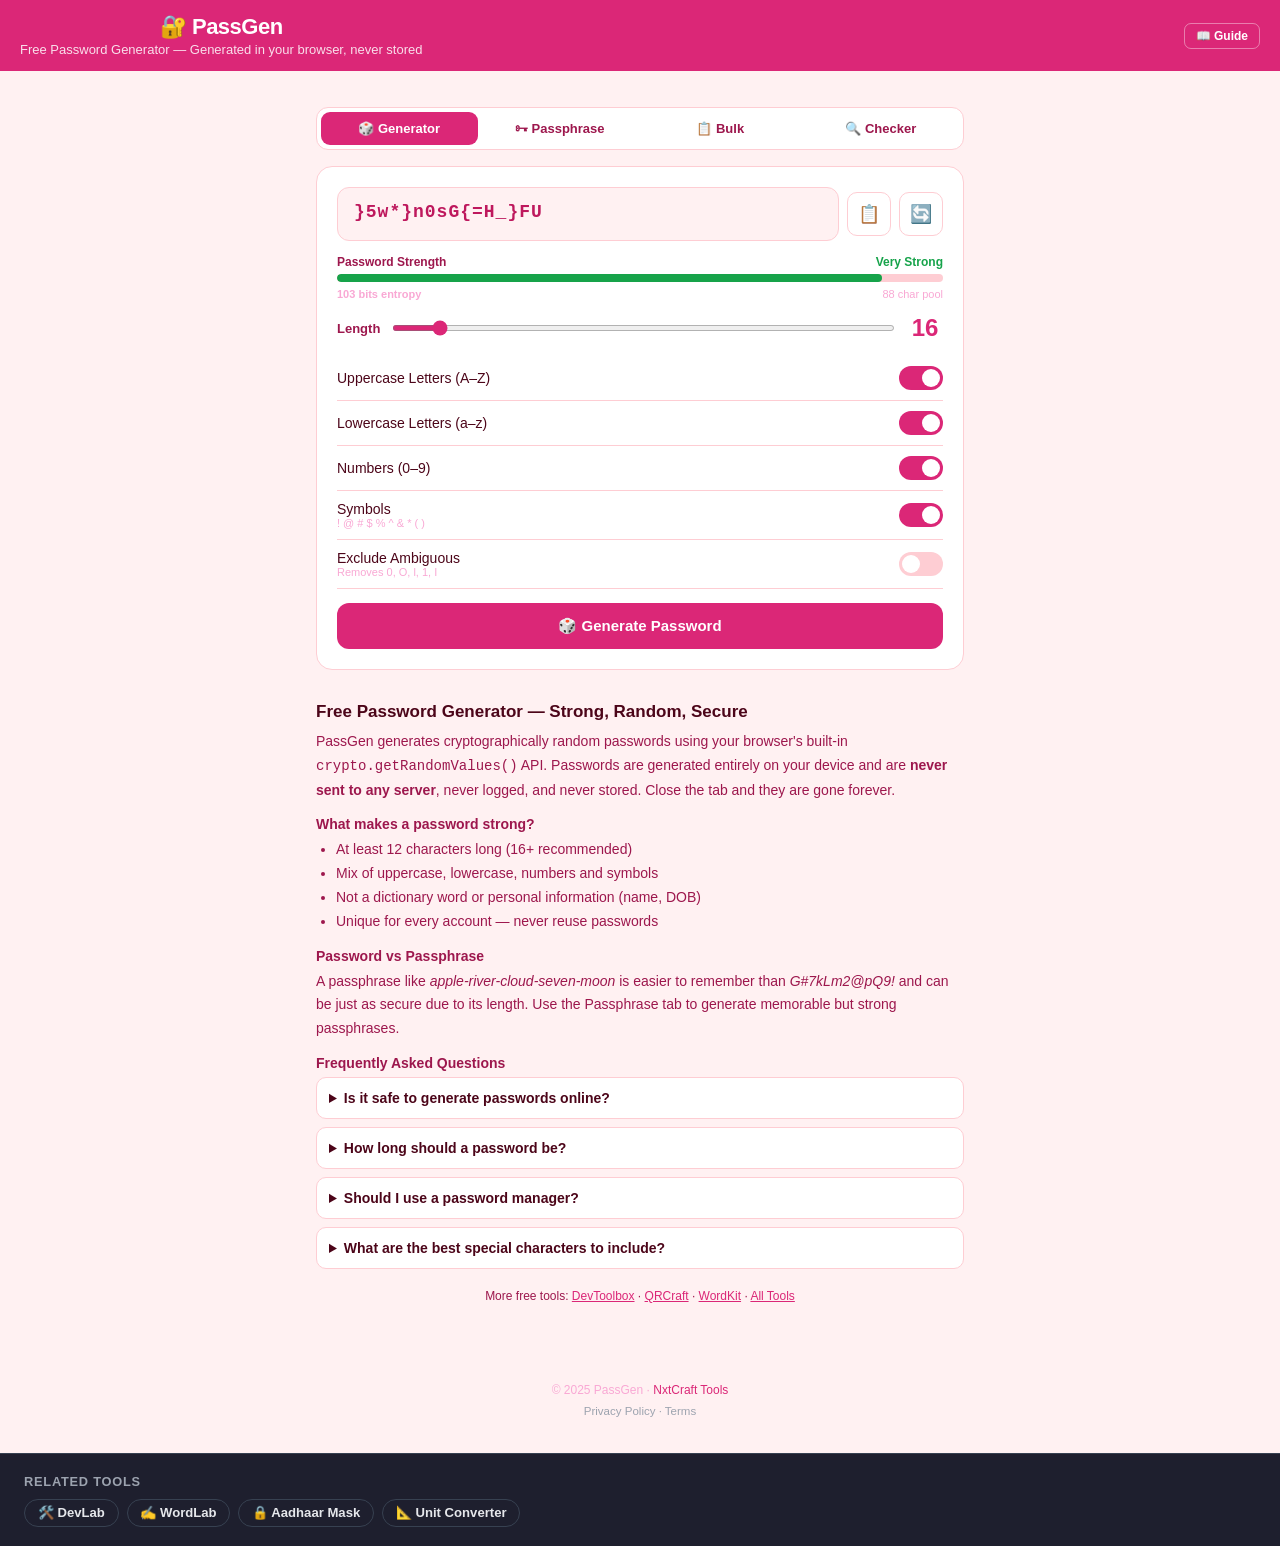
==== index.html @ 735c10e7 "fix: correct canonical and og:url from passkit.in to nxtcraft.github.io/passgen Co-Authored-By: Clau" ====
<!DOCTYPE html>
<html lang="en">
<head>
<script async src="https://www.googletagmanager.com/gtag/js?id=G-R9EW10BJGW"></script>
<script>window.dataLayer=window.dataLayer||[];function gtag(){dataLayer.push(arguments);}gtag('js',new Date());gtag('config','G-R9EW10BJGW');</script>
<meta charset="UTF-8">
<link rel="manifest" href="/passkit/manifest.json">
<meta name="theme-color" content="#64748b">
<meta name="mobile-web-app-capable" content="yes">
<meta name="viewport" content="width=device-width, initial-scale=1.0">
<title>PassGen – Free Strong Password Generator | No Storage, 100% Secure</title>
<meta name="description" content="Free strong password generator. Generate random passwords, passphrases and bulk passwords. Password strength checker. Generated in your browser — never stored, never sent.">
<meta name="keywords" content="strong password generator, random password generator, secure password generator free, password strength checker, passphrase generator, bulk password generator">
<link rel="canonical" href="https://nxtcraft.github.io/passgen/">
<meta property="og:title" content="PassGen – Free Strong Password Generator">
<meta property="og:description" content="Generate strong random passwords, passphrases and bulk passwords. Strength checker included. 100% browser-based, never stored.">
<meta property="og:type" content="website">
<meta property="og:url" content="https://nxtcraft.github.io/passgen/">
  <meta property="og:image" content="https://nxtcraft.github.io/og-image.png">
<meta name="twitter:card" content="summary_large_image">
<meta name="twitter:title" content="PassGen – Free Strong Password Generator">
<meta name="twitter:description" content="Random password generator with strength checker. Browser-based, never stored. Free.">
<link rel="stylesheet" href="css/main.css">
<script type="application/ld+json">
{
  "@context": "https://schema.org",
  "@type": "WebApplication",
  "name": "PassGen",
  "url": "https://nxtcraft.github.io/passgen/",
  "description": "Free strong password generator and strength checker. Passwords generated in browser, never stored.",
  "applicationCategory": "SecurityApplication",
  "operatingSystem": "Any (browser-based)",
  "offers": { "@type": "Offer", "price": "0", "priceCurrency": "INR" },
  "featureList": ["Random password generator","Passphrase generator","Bulk password generator","Password strength checker","Custom length up to 128 chars","Uppercase, lowercase, numbers, symbols","100% browser-based","Never stored or transmitted"]
}
</script>
<script type="application/ld+json">
{
  "@context": "https://schema.org",
  "@type": "FAQPage",
  "mainEntity": [
    {
      "@type": "Question",
      "name": "Is it safe to use an online password generator?",
      "acceptedAnswer": { "@type": "Answer", "text": "PassGen generates passwords entirely in your browser using JavaScript's cryptographic random number generator (crypto.getRandomValues). No password is ever sent to a server, stored in a database, or transmitted over the internet. It is safe to use." }
    },
    {
      "@type": "Question",
      "name": "What makes a password strong?",
      "acceptedAnswer": { "@type": "Answer", "text": "A strong password is at least 12 characters long and contains a mix of uppercase letters, lowercase letters, numbers and special symbols. It should not be a dictionary word or contain personal information." }
    },
    {
      "@type": "Question",
      "name": "What is a passphrase and is it more secure than a password?",
      "acceptedAnswer": { "@type": "Answer", "text": "A passphrase is 4–6 random words joined together, like 'apple-river-cloud-seven'. It is easier to remember than a random string and can be very secure due to its length. A passphrase of 5 words is typically as secure as a 15-character random password." }
    },
    {
      "@type": "Question",
      "name": "How often should I change my passwords?",
      "acceptedAnswer": { "@type": "Answer", "text": "Security experts now recommend changing passwords only when there is a known breach, rather than on a fixed schedule. More important is using a unique strong password for every account and enabling two-factor authentication." }
    }
  ]
}
</script>
</head>
<body>

<header style="display:flex;align-items:center;justify-content:space-between;flex-wrap:wrap;gap:8px">
  <div>
    <h1>🔐 PassGen</h1>
    <p>Free Password Generator — Generated in your browser, never stored</p>
  </div>
  <a href="guide/" style="font-size:12px;font-weight:600;color:inherit;text-decoration:none;border:1.5px solid rgba(255,255,255,.4);padding:5px 11px;border-radius:7px;white-space:nowrap">📖 Guide</a>
</header>

<div class="container">

  <div class="tabs" style="margin-top:16px;">
    <button class="tab active" onclick="switchTab('generator', this)">🎲 Generator</button>
    <button class="tab" onclick="switchTab('passphrase', this)">🗝 Passphrase</button>
    <button class="tab" onclick="switchTab('bulk', this)">📋 Bulk</button>
    <button class="tab" onclick="switchTab('checker', this)">🔍 Checker</button>
  </div>

  <!-- GENERATOR TAB -->
  <div id="tab-generator">
    <div class="card">
      <div class="pass-output">
        <div class="pass-box" id="pass-output">Click Generate</div>
        <button class="icon-btn" onclick="copyPass()" title="Copy">📋</button>
        <button class="icon-btn" onclick="generate()" title="Regenerate">🔄</button>
      </div>

      <div class="strength-wrap">
        <div class="strength-label">
          <span>Password Strength</span>
          <span id="strength-label">—</span>
        </div>
        <div class="strength-bar"><div class="strength-fill" id="strength-fill" style="width:0%"></div></div>
        <div style="display:flex;justify-content:space-between;margin-top:6px;font-size:11px;color:var(--muted);">
          <span id="entropy-label" style="font-weight:600;"></span>
          <span id="charset-label"></span>
        </div>
      </div>

      <div class="length-row">
        <span style="font-size:13px; font-weight:700; color:var(--label);">Length</span>
        <input type="range" id="length-slider" min="6" max="128" value="16" oninput="updateLength(this.value); generate()">
        <span class="length-val" id="length-val">16</span>
      </div>

      <div class="option-row">
        <div><div class="option-label">Uppercase Letters (A–Z)</div></div>
        <button class="toggle on" id="opt-upper" onclick="toggleOpt(this)"></button>
      </div>
      <div class="option-row">
        <div><div class="option-label">Lowercase Letters (a–z)</div></div>
        <button class="toggle on" id="opt-lower" onclick="toggleOpt(this)"></button>
      </div>
      <div class="option-row">
        <div><div class="option-label">Numbers (0–9)</div></div>
        <button class="toggle on" id="opt-numbers" onclick="toggleOpt(this)"></button>
      </div>
      <div class="option-row">
        <div>
          <div class="option-label">Symbols</div>
          <div class="option-sub">! @ # $ % ^ & * ( )</div>
        </div>
        <button class="toggle on" id="opt-symbols" onclick="toggleOpt(this)"></button>
      </div>
      <div class="option-row">
        <div>
          <div class="option-label">Exclude Ambiguous</div>
          <div class="option-sub">Removes 0, O, l, 1, I</div>
        </div>
        <button class="toggle" id="opt-ambiguous" onclick="toggleOpt(this)"></button>
      </div>

      <button class="btn-gen" style="margin-top:14px;" onclick="generate()">🎲 Generate Password</button>
    </div>
  </div>

  <!-- PASSPHRASE TAB -->
  <div id="tab-passphrase" style="display:none;">
    <div class="card">
      <div class="phrase-output" id="phrase-output">Click Generate</div>

      <div class="length-row">
        <span style="font-size:13px; font-weight:700; color:var(--label);">Words</span>
        <input type="range" id="word-count" min="3" max="8" value="5" oninput="updateWordCount(this.value); generatePhrase()">
        <span class="length-val" id="word-count-val">5</span>
      </div>

      <div class="option-row">
        <div><div class="option-label">Separator</div></div>
        <select id="separator" onchange="generatePhrase()" style="padding:6px 10px; border:1px solid var(--border); border-radius:8px; font-size:14px; background:var(--surface2); color:var(--text);">
          <option value="-">Hyphen  ( - )</option>
          <option value=".">Dot  ( . )</option>
          <option value="_">Underscore  ( _ )</option>
          <option value=" ">Space</option>
          <option value="">None</option>
        </select>
      </div>
      <div class="option-row">
        <div><div class="option-label">Capitalize Words</div></div>
        <button class="toggle" id="phrase-cap" onclick="toggleOpt(this); generatePhrase()"></button>
      </div>
      <div class="option-row">
        <div><div class="option-label">Add a Number</div></div>
        <button class="toggle on" id="phrase-num" onclick="toggleOpt(this); generatePhrase()"></button>
      </div>

      <button class="btn-gen" style="margin-top:14px;" onclick="generatePhrase(); this.blur()">🎲 Generate Passphrase</button>
      <div style="display:flex; gap:8px; margin-top:10px;">
        <button class="btn-gen" style="background:none; border:1.5px solid var(--border); color:var(--label);" onclick="copyPhrase()">📋 Copy</button>
      </div>
    </div>
  </div>

  <!-- BULK TAB -->
  <div id="tab-bulk" style="display:none;">
    <div class="card">
      <div style="display:grid; grid-template-columns:1fr 1fr 1fr; gap:10px; margin-bottom:14px;">
        <div>
          <label style="font-size:12px; font-weight:700; color:var(--label); display:block; margin-bottom:4px;">Count</label>
          <input type="number" id="bulk-count" value="10" min="1" max="100" style="width:100%; padding:8px 10px; border:1px solid var(--border); border-radius:8px; font-size:14px; background:var(--surface2);">
        </div>
        <div>
          <label style="font-size:12px; font-weight:700; color:var(--label); display:block; margin-bottom:4px;">Length</label>
          <input type="number" id="bulk-length" value="16" min="6" max="64" style="width:100%; padding:8px 10px; border:1px solid var(--border); border-radius:8px; font-size:14px; background:var(--surface2);">
        </div>
        <div>
          <label style="font-size:12px; font-weight:700; color:var(--label); display:block; margin-bottom:4px;">Type</label>
          <select id="bulk-type" style="width:100%; padding:8px 10px; border:1px solid var(--border); border-radius:8px; font-size:13px; background:var(--surface2);">
            <option value="all">All chars</option>
            <option value="alphanum">Alpha + Num</option>
            <option value="alpha">Alpha only</option>
            <option value="num">Numbers only</option>
            <option value="hex">Hex</option>
          </select>
        </div>
      </div>
      <button class="btn-gen" onclick="generateBulk()">📋 Generate Bulk Passwords</button>
      <div class="bulk-output" id="bulk-output" style="margin-top:12px; display:none;"></div>
      <button class="btn-gen" id="bulk-copy-btn" style="display:none; margin-top:8px; background:none; border:1.5px solid var(--border); color:var(--label);" onclick="copyBulk()">📋 Copy All</button>
    </div>
  </div>

  <!-- CHECKER TAB -->
  <div id="tab-checker" style="display:none;">
    <div class="card">
      <input type="password" class="check-input" id="check-input" placeholder="Type or paste a password to check..." oninput="checkStrength(this.value)">

      <div class="strength-wrap">
        <div class="strength-label">
          <span>Strength</span>
          <span id="check-label">—</span>
        </div>
        <div class="strength-bar"><div class="strength-fill" id="check-fill" style="width:0%"></div></div>
      </div>

      <div class="check-grid" id="check-criteria">
        <div class="check-item" id="c-len"><span class="check-icon">⬜</span>At least 12 chars</div>
        <div class="check-item" id="c-upper"><span class="check-icon">⬜</span>Uppercase letter</div>
        <div class="check-item" id="c-lower"><span class="check-icon">⬜</span>Lowercase letter</div>
        <div class="check-item" id="c-num"><span class="check-icon">⬜</span>Number</div>
        <div class="check-item" id="c-sym"><span class="check-icon">⬜</span>Symbol</div>
        <div class="check-item" id="c-nodict"><span class="check-icon">⬜</span>Not a common word</div>
      </div>

      <div id="crack-time" style="background:var(--surface2); border:1px solid var(--border); border-radius:10px; padding:12px; font-size:13px; color:var(--label); display:none;">
        <strong>Estimated crack time:</strong> <span id="crack-val"></span>
      </div>
    </div>
  </div>

  <!-- SEO -->
  <div class="seo">
    <h2>Free Password Generator — Strong, Random, Secure</h2>
    <p>PassGen generates cryptographically random passwords using your browser's built-in <code>crypto.getRandomValues()</code> API. Passwords are generated entirely on your device and are <strong>never sent to any server</strong>, never logged, and never stored. Close the tab and they are gone forever.</p>

    <h3>What makes a password strong?</h3>
    <ul>
      <li>At least 12 characters long (16+ recommended)</li>
      <li>Mix of uppercase, lowercase, numbers and symbols</li>
      <li>Not a dictionary word or personal information (name, DOB)</li>
      <li>Unique for every account — never reuse passwords</li>
    </ul>

    <h3>Password vs Passphrase</h3>
    <p>A passphrase like <em>apple-river-cloud-seven-moon</em> is easier to remember than <em>G#7kLm2@pQ9!</em> and can be just as secure due to its length. Use the Passphrase tab to generate memorable but strong passphrases.</p>

    <h3>Frequently Asked Questions</h3>
    <details>
      <summary>Is it safe to generate passwords online?</summary>
      <p>PassGen uses <code>crypto.getRandomValues()</code> — the same cryptographic API used by browsers for HTTPS. Passwords are generated locally in your browser and never leave your device. It is safe to use.</p>
    </details>
    <details>
      <summary>How long should a password be?</summary>
      <p>For most accounts, 16 characters is excellent. For critical accounts (bank, email), use 20+ characters with symbols. Shorter passwords (8–10 chars) are vulnerable to brute force attacks with modern hardware.</p>
    </details>
    <details>
      <summary>Should I use a password manager?</summary>
      <p>Yes. Use a password manager (Bitwarden, 1Password, KeePass) to store unique passwords for every site. PassGen helps you generate those passwords — the manager keeps them safe.</p>
    </details>
    <details>
      <summary>What are the best special characters to include?</summary>
      <p>Most sites accept: ! @ # $ % ^ & * ( ) – _ + = [ ] { } | ; : , . ? /. Some systems block certain symbols — if a site rejects your password, try without symbols or use the Alpha+Num option in the Bulk tab.</p>
    </details>

    <div style="margin-top:20px; text-align:center; font-size:12px; color:#9d174d;">
      More free tools:
      <a href="https://nxtcraft.github.io/devtoolbox/" style="color:#db2777;">DevToolbox</a> ·
      <a href="https://nxtcraft.github.io/qrcraft/" style="color:#db2777;">QRCraft</a> ·
      <a href="https://nxtcraft.github.io/wordkit/" style="color:#db2777;">WordKit</a> ·
      <a href="https://nxtcraft.github.io/" style="color:#db2777;">All Tools</a>
    </div>
  </div>

</div>

<footer>&copy; 2025 PassGen · <a href="https://nxtcraft.github.io/">NxtCraft Tools</a><p style="font-size:.72rem;color:#9ca3af;margin-top:.5rem"><a href="https://nxtcraft.github.io/privacy/" style="color:#9ca3af">Privacy Policy</a> · <a href="https://nxtcraft.github.io/terms/" style="color:#9ca3af">Terms</a></p>
</footer>

<script src="js/app.js"></script>
<style>.related-tools{background:#1e1f2e;border-top:1px solid #374151;padding:1.25rem 1.5rem;margin-top:1rem}.related-tools h3{font-size:.8rem;font-weight:700;color:#9ca3af;text-transform:uppercase;letter-spacing:.06em;margin-bottom:.6rem}.related-tools-grid{display:flex;flex-wrap:wrap;gap:.5rem}.related-tools a{display:inline-flex;align-items:center;gap:.35rem;padding:.35rem .8rem;border-radius:20px;border:1.5px solid #374151;color:#e5e7eb;font-size:.82rem;font-weight:600;text-decoration:none;transition:all .15s}.related-tools a:hover{background:#db2777;color:#fff;border-color:#db2777}</style>
<div class="related-tools"><h3>Related Tools</h3><div class="related-tools-grid"><a href="https://nxtcraft.github.io/devlab/">🛠️ DevLab</a><a href="https://nxtcraft.github.io/wordlab/">✍️ WordLab</a><a href="https://nxtcraft.github.io/aadhaar-mask/">🔒 Aadhaar Mask</a><a href="https://nxtcraft.github.io/unitconv/">📐 Unit Converter</a></div></div>
<script>if("serviceWorker"in navigator)navigator.serviceWorker.register("/passkit/sw.js");</script>
</body>
</html>
---- css/main.css ----
*, *::before, *::after { box-sizing: border-box; margin: 0; padding: 0; }
:root {
  --bg: #fff1f2; --surface: #fff; --surface2: #fff1f2;
  --border: #fecdd3; --accent: #db2777; --accent2: #be185d;
  --accent-light: #fff1f2; --text: #4c0519; --muted: #f9a8d4; --label: #9d174d;
  --success: #16a34a; --warning: #d97706; --danger: #dc2626;
}
body { font-family: -apple-system, BlinkMacSystemFont, 'Segoe UI', sans-serif; background: var(--bg); color: var(--text); min-height: 100vh; }

header { background: var(--accent); color: white; padding: 14px 20px; text-align: center; }
header h1 { font-size: 22px; font-weight: 800; letter-spacing: -.5px; }
header p { font-size: 13px; opacity: .85; margin-top: 2px; }

.container { max-width: 680px; margin: 0 auto; padding: 20px 16px 60px; }

/* TABS */
.tabs { display: flex; gap: 4px; background: var(--surface); border: 1px solid var(--border); border-radius: 12px; padding: 4px; margin-bottom: 16px; }
.tab { flex: 1; padding: 9px; border-radius: 9px; border: none; background: none; font-size: 13px; font-weight: 600; cursor: pointer; color: var(--label); transition: all .15s; }
.tab.active { background: var(--accent); color: white; }
.tab:hover:not(.active) { background: var(--accent-light); }

/* CARD */
.card { background: var(--surface); border: 1px solid var(--border); border-radius: 16px; padding: 20px; margin-bottom: 14px; }

/* PASSWORD OUTPUT */
.pass-output { display: flex; align-items: center; gap: 8px; margin-bottom: 14px; }
.pass-box {
  flex: 1; padding: 14px 16px; background: var(--surface2); border: 1.5px solid var(--border);
  border-radius: 12px; font-size: 18px; font-weight: 700; font-family: 'Courier New', monospace;
  letter-spacing: 1px; word-break: break-all; min-height: 54px; color: var(--accent2);
}
.icon-btn { width: 44px; height: 44px; border-radius: 10px; border: 1.5px solid var(--border); background: var(--surface); cursor: pointer; font-size: 18px; display: flex; align-items: center; justify-content: center; flex-shrink: 0; }
.icon-btn:hover { background: var(--accent); color: white; border-color: var(--accent); }

/* STRENGTH BAR */
.strength-wrap { margin-bottom: 14px; }
.strength-label { display: flex; justify-content: space-between; font-size: 12px; font-weight: 700; color: var(--label); margin-bottom: 5px; }
.strength-bar { height: 8px; background: var(--border); border-radius: 4px; overflow: hidden; }
.strength-fill { height: 100%; border-radius: 4px; transition: width .3s, background .3s; }

/* OPTIONS */
.option-row { display: flex; align-items: center; justify-content: space-between; padding: 10px 0; border-bottom: 1px solid var(--border); }
.option-row:last-child { border-bottom: none; }
.option-label { font-size: 14px; font-weight: 500; }
.option-sub { font-size: 11px; color: #f9a8d4; }
.toggle { width: 44px; height: 24px; border-radius: 12px; background: var(--border); cursor: pointer; position: relative; transition: background .2s; border: none; flex-shrink: 0; }
.toggle.on { background: var(--accent); }
.toggle::after { content: ''; position: absolute; width: 18px; height: 18px; border-radius: 50%; background: white; top: 3px; left: 3px; transition: left .2s; }
.toggle.on::after { left: 23px; }

/* LENGTH SLIDER */
.length-row { display: flex; align-items: center; gap: 12px; margin-bottom: 14px; }
.length-val { font-size: 24px; font-weight: 800; color: var(--accent); min-width: 36px; text-align: center; }
input[type=range] { flex: 1; accent-color: var(--accent); height: 6px; }

/* GENERATE BTN */
.btn-gen { width: 100%; padding: 14px; background: var(--accent); color: white; border: none; border-radius: 12px; font-size: 15px; font-weight: 700; cursor: pointer; }
.btn-gen:hover { background: var(--accent2); }

/* BULK */
.bulk-output { background: var(--surface2); border: 1.5px solid var(--border); border-radius: 12px; padding: 14px; font-family: 'Courier New', monospace; font-size: 14px; line-height: 1.9; max-height: 320px; overflow-y: auto; word-break: break-all; }

/* PASSPHRASE */
.phrase-output { padding: 16px; background: var(--surface2); border: 1.5px solid var(--border); border-radius: 12px; font-size: 18px; font-weight: 700; letter-spacing: .5px; color: var(--accent2); word-break: break-word; min-height: 60px; margin-bottom: 14px; }

/* CHECKER */
.check-input { width: 100%; padding: 12px 16px; border: 1.5px solid var(--border); border-radius: 12px; font-size: 15px; background: var(--surface2); outline: none; font-family: 'Courier New', monospace; margin-bottom: 14px; }
.check-input:focus { border-color: var(--accent); }
.check-grid { display: grid; grid-template-columns: 1fr 1fr; gap: 8px; margin-bottom: 14px; }
.check-item { background: var(--surface2); border: 1px solid var(--border); border-radius: 10px; padding: 10px 12px; font-size: 13px; }
.check-item.pass { background: #f0fdf4; border-color: #bbf7d0; color: #14532d; }
.check-item.fail { background: #fff1f2; border-color: #fecdd3; color: #4c0519; }
.check-icon { font-size: 15px; margin-right: 4px; }

/* SEO */
.seo { margin-top: 32px; }
.seo h2 { font-size: 17px; font-weight: 800; margin-bottom: 8px; }
.seo h3 { font-size: 14px; font-weight: 700; margin: 14px 0 6px; color: var(--label); }
.seo p, .seo li { font-size: 14px; color: #9d174d; line-height: 1.7; }
.seo ul, .seo ol { padding-left: 20px; margin-bottom: 10px; }
details { background: var(--surface); border: 1px solid var(--border); border-radius: 10px; padding: 12px; margin-bottom: 8px; }
summary { font-weight: 700; font-size: 14px; cursor: pointer; }
details p { font-size: 13px; color: #9d174d; margin-top: 8px; line-height: 1.6; }
footer { text-align: center; padding: 20px; font-size: 12px; color: var(--muted); }
footer a { color: var(--accent); text-decoration: none; }
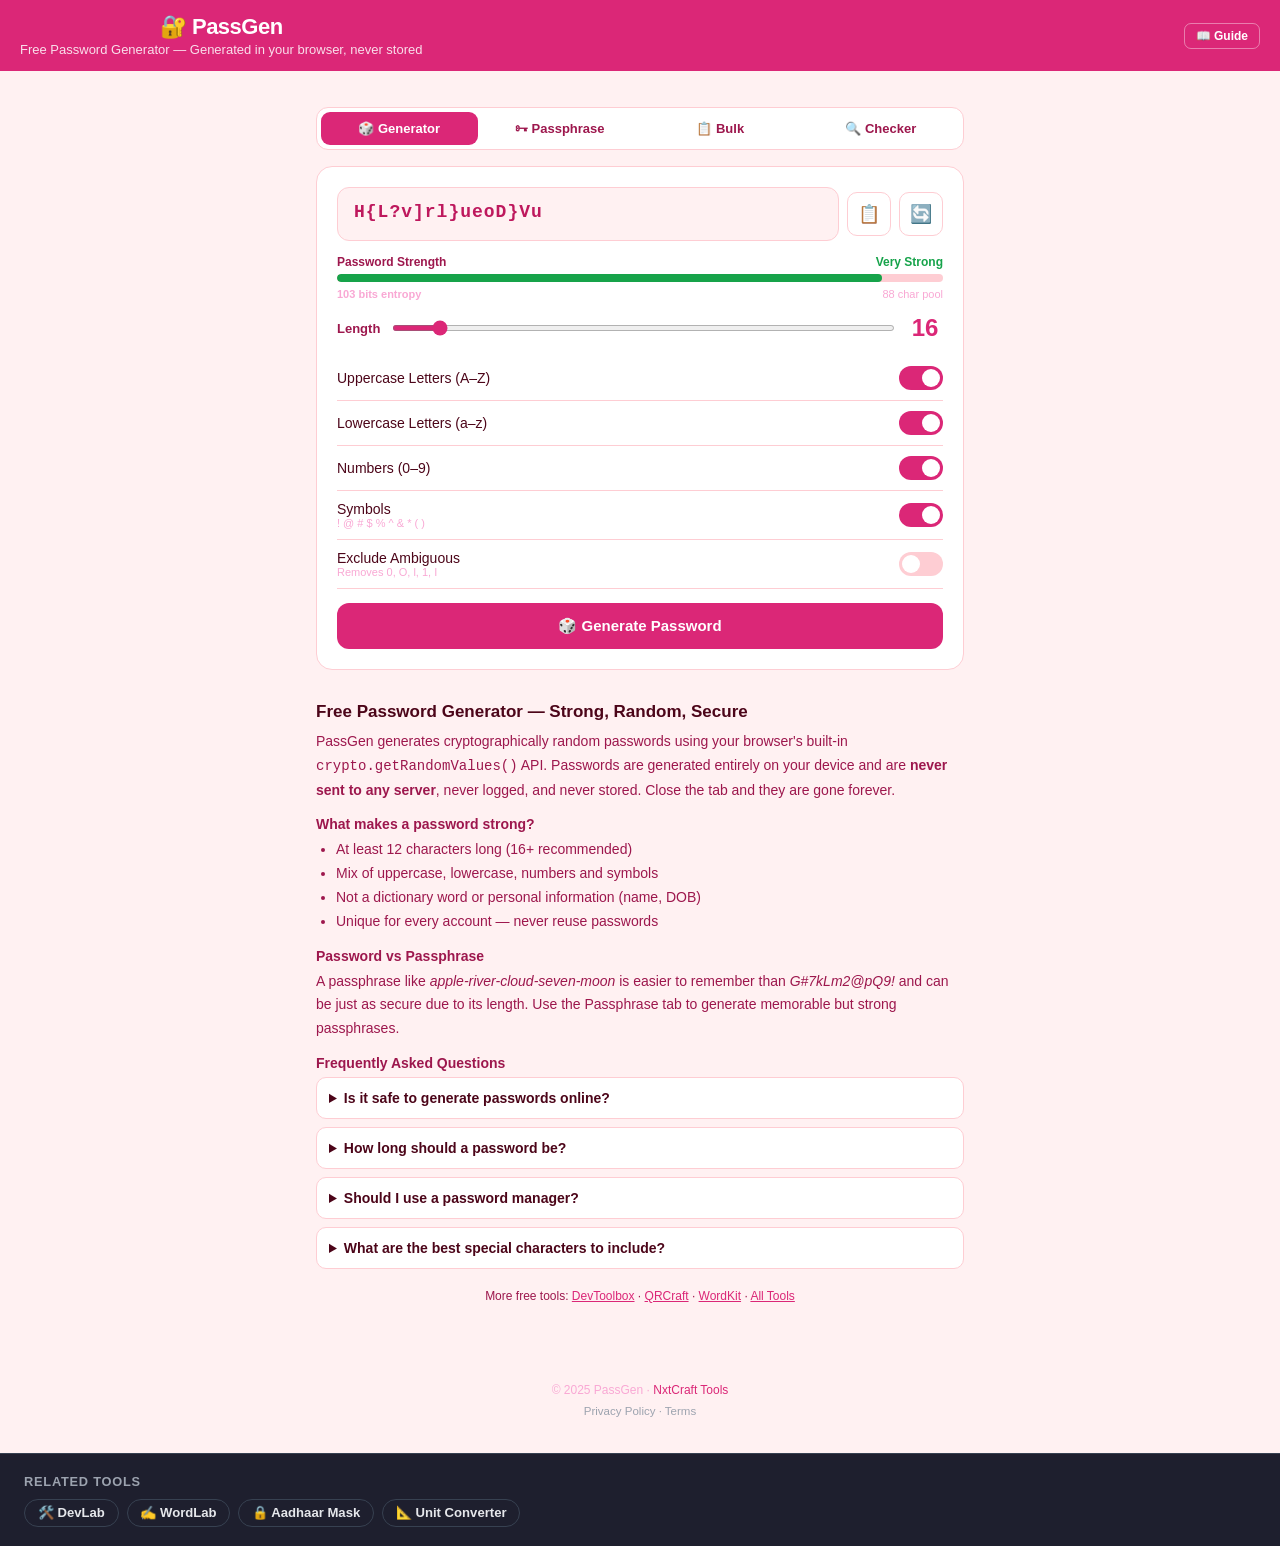
==== commit 127960a9: "feat: add Google AdSense ca-pub-9027849237070207 Co-Authored-By: Claude Sonnet 4.6 <noreply@anthropi" ====
--- a/index.html
+++ b/index.html
@@ -3,6 +3,7 @@
 <head>
 <script async src="https://www.googletagmanager.com/gtag/js?id=G-R9EW10BJGW"></script>
 <script>window.dataLayer=window.dataLayer||[];function gtag(){dataLayer.push(arguments);}gtag('js',new Date());gtag('config','G-R9EW10BJGW');</script>
+<script async src="https://pagead2.googlesyndication.com/pagead/js/adsbygoogle.js?client=ca-pub-9027849237070207" crossorigin="anonymous"></script>
 <meta charset="UTF-8">
 <link rel="manifest" href="/passkit/manifest.json">
 <meta name="theme-color" content="#64748b">
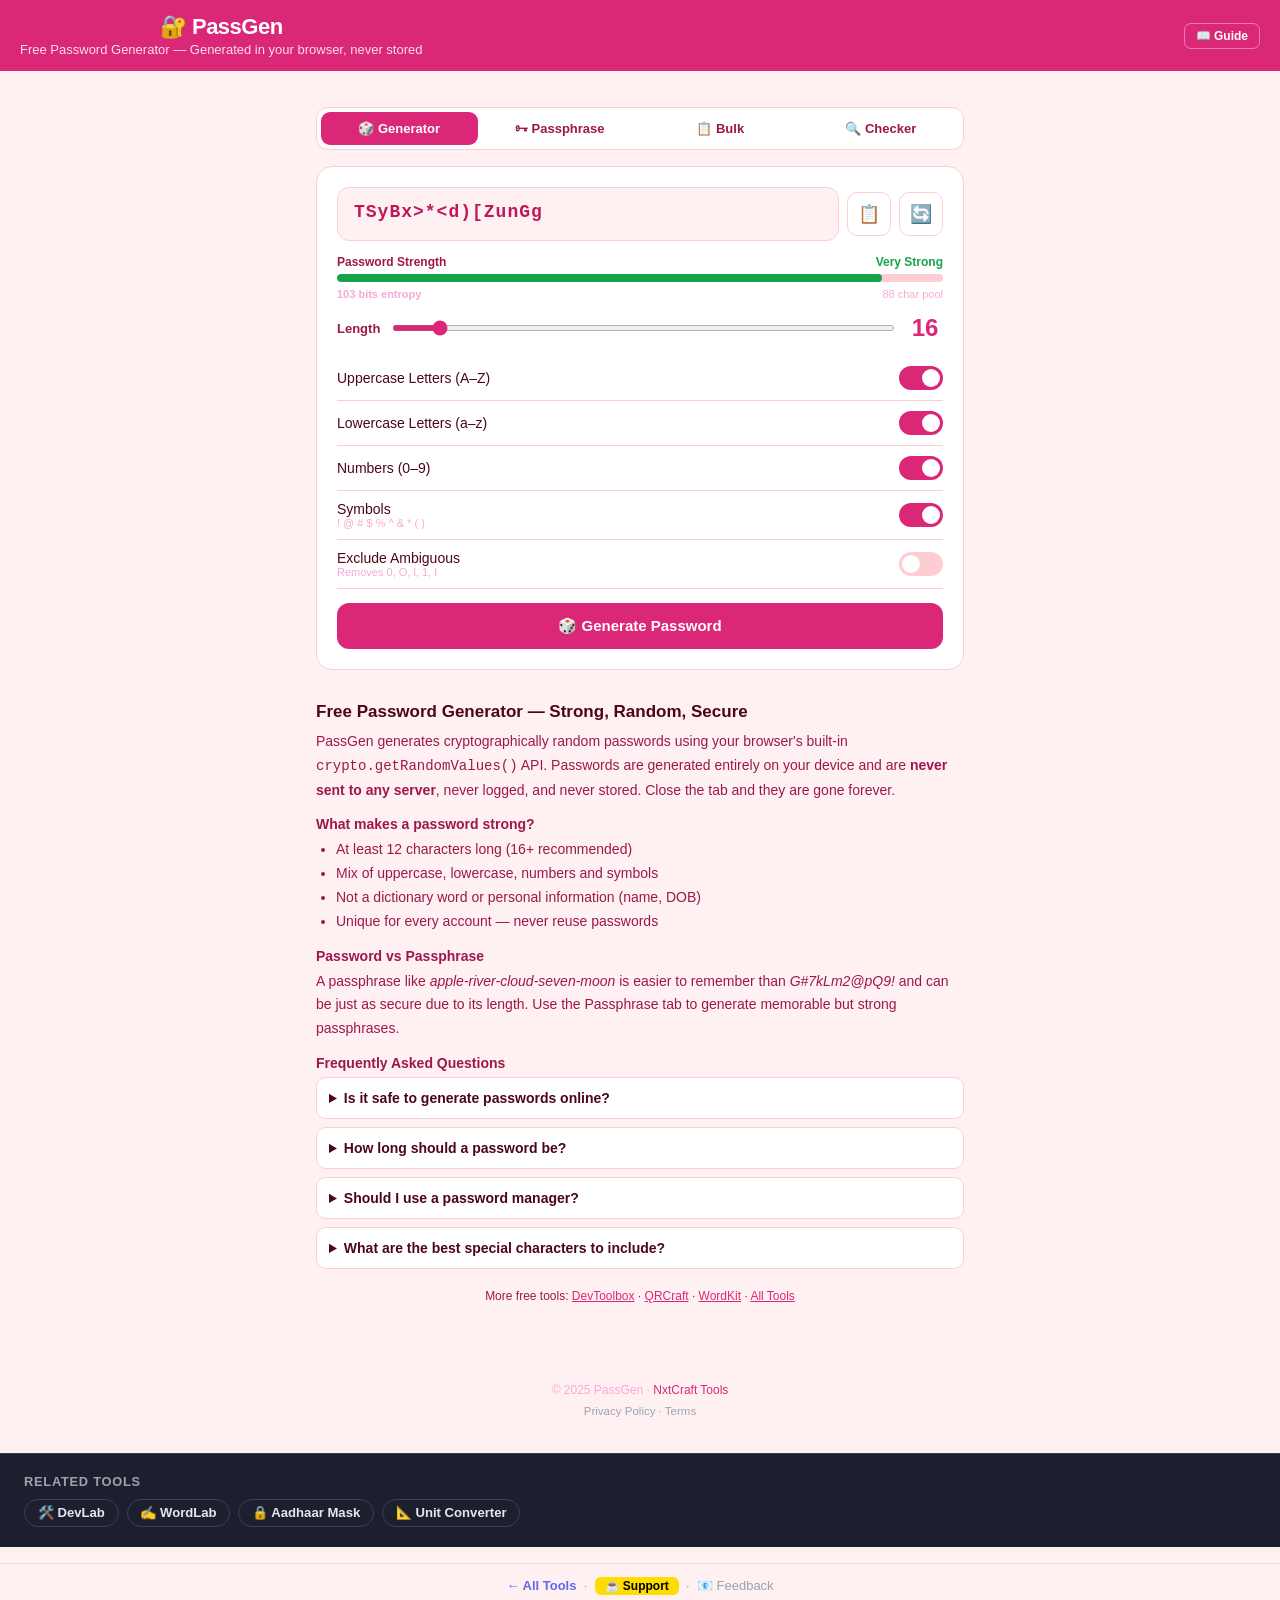
==== commit 69e581be: "feat: add footer strip, standardize theme-color, extend referral links Co-Authored-By: Claude Sonnet" ====
--- a/index.html
+++ b/index.html
@@ -6,7 +6,7 @@
 <script async src="https://pagead2.googlesyndication.com/pagead/js/adsbygoogle.js?client=ca-pub-9027849237070207" crossorigin="anonymous"></script>
 <meta charset="UTF-8">
 <link rel="manifest" href="/passkit/manifest.json">
-<meta name="theme-color" content="#64748b">
+<meta name="theme-color" content="#4f46e5">
 <meta name="mobile-web-app-capable" content="yes">
 <meta name="viewport" content="width=device-width, initial-scale=1.0">
 <title>PassGen – Free Strong Password Generator | No Storage, 100% Secure</title>
@@ -287,5 +287,6 @@
 <style>.related-tools{background:#1e1f2e;border-top:1px solid #374151;padding:1.25rem 1.5rem;margin-top:1rem}.related-tools h3{font-size:.8rem;font-weight:700;color:#9ca3af;text-transform:uppercase;letter-spacing:.06em;margin-bottom:.6rem}.related-tools-grid{display:flex;flex-wrap:wrap;gap:.5rem}.related-tools a{display:inline-flex;align-items:center;gap:.35rem;padding:.35rem .8rem;border-radius:20px;border:1.5px solid #374151;color:#e5e7eb;font-size:.82rem;font-weight:600;text-decoration:none;transition:all .15s}.related-tools a:hover{background:#db2777;color:#fff;border-color:#db2777}</style>
 <div class="related-tools"><h3>Related Tools</h3><div class="related-tools-grid"><a href="https://nxtcraft.github.io/devlab/">🛠️ DevLab</a><a href="https://nxtcraft.github.io/wordlab/">✍️ WordLab</a><a href="https://nxtcraft.github.io/aadhaar-mask/">🔒 Aadhaar Mask</a><a href="https://nxtcraft.github.io/unitconv/">📐 Unit Converter</a></div></div>
 <script>if("serviceWorker"in navigator)navigator.serviceWorker.register("/passkit/sw.js");</script>
+<div style="text-align:center;padding:14px 20px;font-size:13px;color:#94a3b8;border-top:1px solid rgba(0,0,0,0.08);margin-top:16px"><a href="https://nxtcraft.github.io/" style="color:#6366f1;text-decoration:none;font-weight:600">← All Tools</a> &nbsp;·&nbsp; <a href="https://buymeacoffee.com/nxtcraft" target="_blank" rel="noopener" style="background:#FFDD00;color:#000;padding:2px 10px;border-radius:6px;font-weight:700;text-decoration:none;font-size:12px">☕ Support</a> &nbsp;·&nbsp; <a href="mailto:pradeepkesharwani4@gmail.com?subject=Feedback" style="color:#94a3b8;text-decoration:none">📧 Feedback</a></div>
 </body>
 </html>
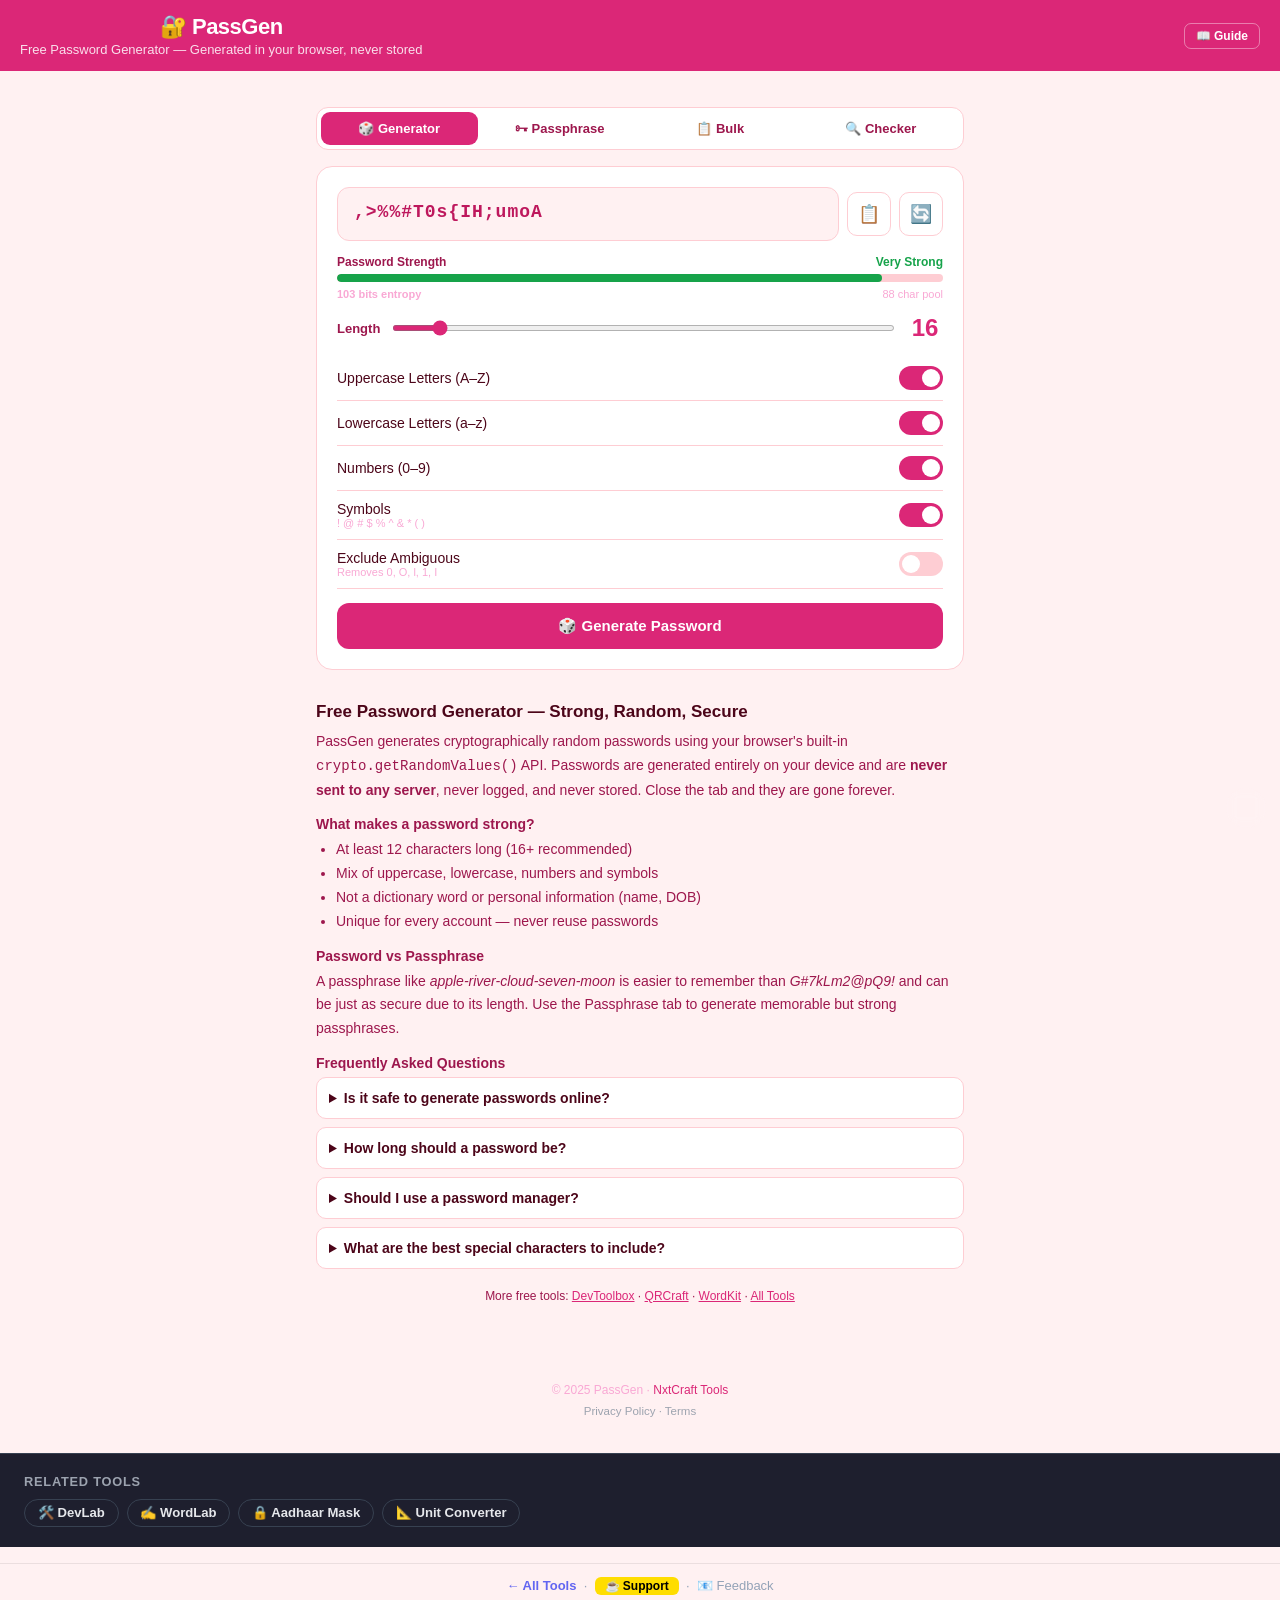
==== commit f4363116: "feat: add dark mode toggle Co-Authored-By: Claude Sonnet 4.6 <noreply@anthropic.com>" ====
--- a/index.html
+++ b/index.html
@@ -1,6 +1,7 @@
 <!DOCTYPE html>
 <html lang="en">
 <head>
+<script>!function(){var t=localStorage.getItem('nc_theme')||(window.matchMedia('(prefers-color-scheme:dark)').matches?'dark':'light');document.documentElement.setAttribute('data-theme',t)}()</script>
 <script async src="https://www.googletagmanager.com/gtag/js?id=G-R9EW10BJGW"></script>
 <script>window.dataLayer=window.dataLayer||[];function gtag(){dataLayer.push(arguments);}gtag('js',new Date());gtag('config','G-R9EW10BJGW');</script>
 <script async src="https://pagead2.googlesyndication.com/pagead/js/adsbygoogle.js?client=ca-pub-9027849237070207" crossorigin="anonymous"></script>
@@ -63,6 +64,19 @@
   ]
 }
 </script>
+
+<style id="nc-dark">
+html[data-theme="dark"]{color-scheme:dark}
+html[data-theme="dark"] body{background:#111827!important;color:#e2e8f0!important}
+html[data-theme="dark"] .card,html[data-theme="dark"] .form-panel,html[data-theme="dark"] .form-card,html[data-theme="dark"] .panel,html[data-theme="dark"] .info-box,html[data-theme="dark"] .result-box,html[data-theme="dark"] .result-card,html[data-theme="dark"] .calc-box,html[data-theme="dark"] .emi-card,html[data-theme="dark"] .schedule-wrap,html[data-theme="dark"] details,html[data-theme="dark"] .seo-box,html[data-theme="dark"] .note-box,html[data-theme="dark"] .breakdown-card{background:#1e293b!important;border-color:#334155!important;color:#e2e8f0!important}
+html[data-theme="dark"] input[type=number],html[data-theme="dark"] input[type=text],html[data-theme="dark"] input[type=email],html[data-theme="dark"] input[type=range],html[data-theme="dark"] select,html[data-theme="dark"] textarea{background:#0f172a!important;border-color:#334155!important;color:#e2e8f0!important}
+html[data-theme="dark"] table th{background:#1e293b!important;color:#94a3b8!important;border-color:#334155!important}
+html[data-theme="dark"] table td{border-color:#1e293b!important;color:#e2e8f0!important}
+html[data-theme="dark"] table tr:nth-child(even) td{background:#1a2535!important}
+html[data-theme="dark"] h1,html[data-theme="dark"] h2,html[data-theme="dark"] h3,html[data-theme="dark"] h4{color:#f1f5f9!important}
+html[data-theme="dark"] p,html[data-theme="dark"] li{color:#cbd5e1!important}
+html[data-theme="dark"] label{color:#94a3b8!important}
+</style>
 </head>
 <body>
 
@@ -288,5 +302,7 @@
 <div class="related-tools"><h3>Related Tools</h3><div class="related-tools-grid"><a href="https://nxtcraft.github.io/devlab/">🛠️ DevLab</a><a href="https://nxtcraft.github.io/wordlab/">✍️ WordLab</a><a href="https://nxtcraft.github.io/aadhaar-mask/">🔒 Aadhaar Mask</a><a href="https://nxtcraft.github.io/unitconv/">📐 Unit Converter</a></div></div>
 <script>if("serviceWorker"in navigator)navigator.serviceWorker.register("/passkit/sw.js");</script>
 <div style="text-align:center;padding:14px 20px;font-size:13px;color:#94a3b8;border-top:1px solid rgba(0,0,0,0.08);margin-top:16px"><a href="https://nxtcraft.github.io/" style="color:#6366f1;text-decoration:none;font-weight:600">← All Tools</a> &nbsp;·&nbsp; <a href="https://buymeacoffee.com/nxtcraft" target="_blank" rel="noopener" style="background:#FFDD00;color:#000;padding:2px 10px;border-radius:6px;font-weight:700;text-decoration:none;font-size:12px">☕ Support</a> &nbsp;·&nbsp; <a href="mailto:pradeepkesharwani4@gmail.com?subject=Feedback" style="color:#94a3b8;text-decoration:none">📧 Feedback</a></div>
+<button id="nc-dm" title="Toggle dark mode" onclick="!function(){var e=document.documentElement,t=e.getAttribute('data-theme')==='dark'?'light':'dark';e.setAttribute('data-theme',t);localStorage.setItem('nc_theme',t);document.getElementById('nc-dm').textContent=t==='dark'?'\u2600\ufe0f':'\U0001f319'}()" style="position:fixed;bottom:72px;right:14px;z-index:9999;width:40px;height:40px;border-radius:50%;border:1px solid rgba(255,255,255,.15);cursor:pointer;font-size:18px;background:rgba(0,0,0,.5);backdrop-filter:blur(6px);box-shadow:0 2px 10px rgba(0,0,0,.3)">🌙</button>
+<script>!function(){var b=document.getElementById('nc-dm');if(b)b.textContent=localStorage.getItem('nc_theme')==='dark'?'\u2600\ufe0f':'\U0001f319'}()</script>
 </body>
 </html>
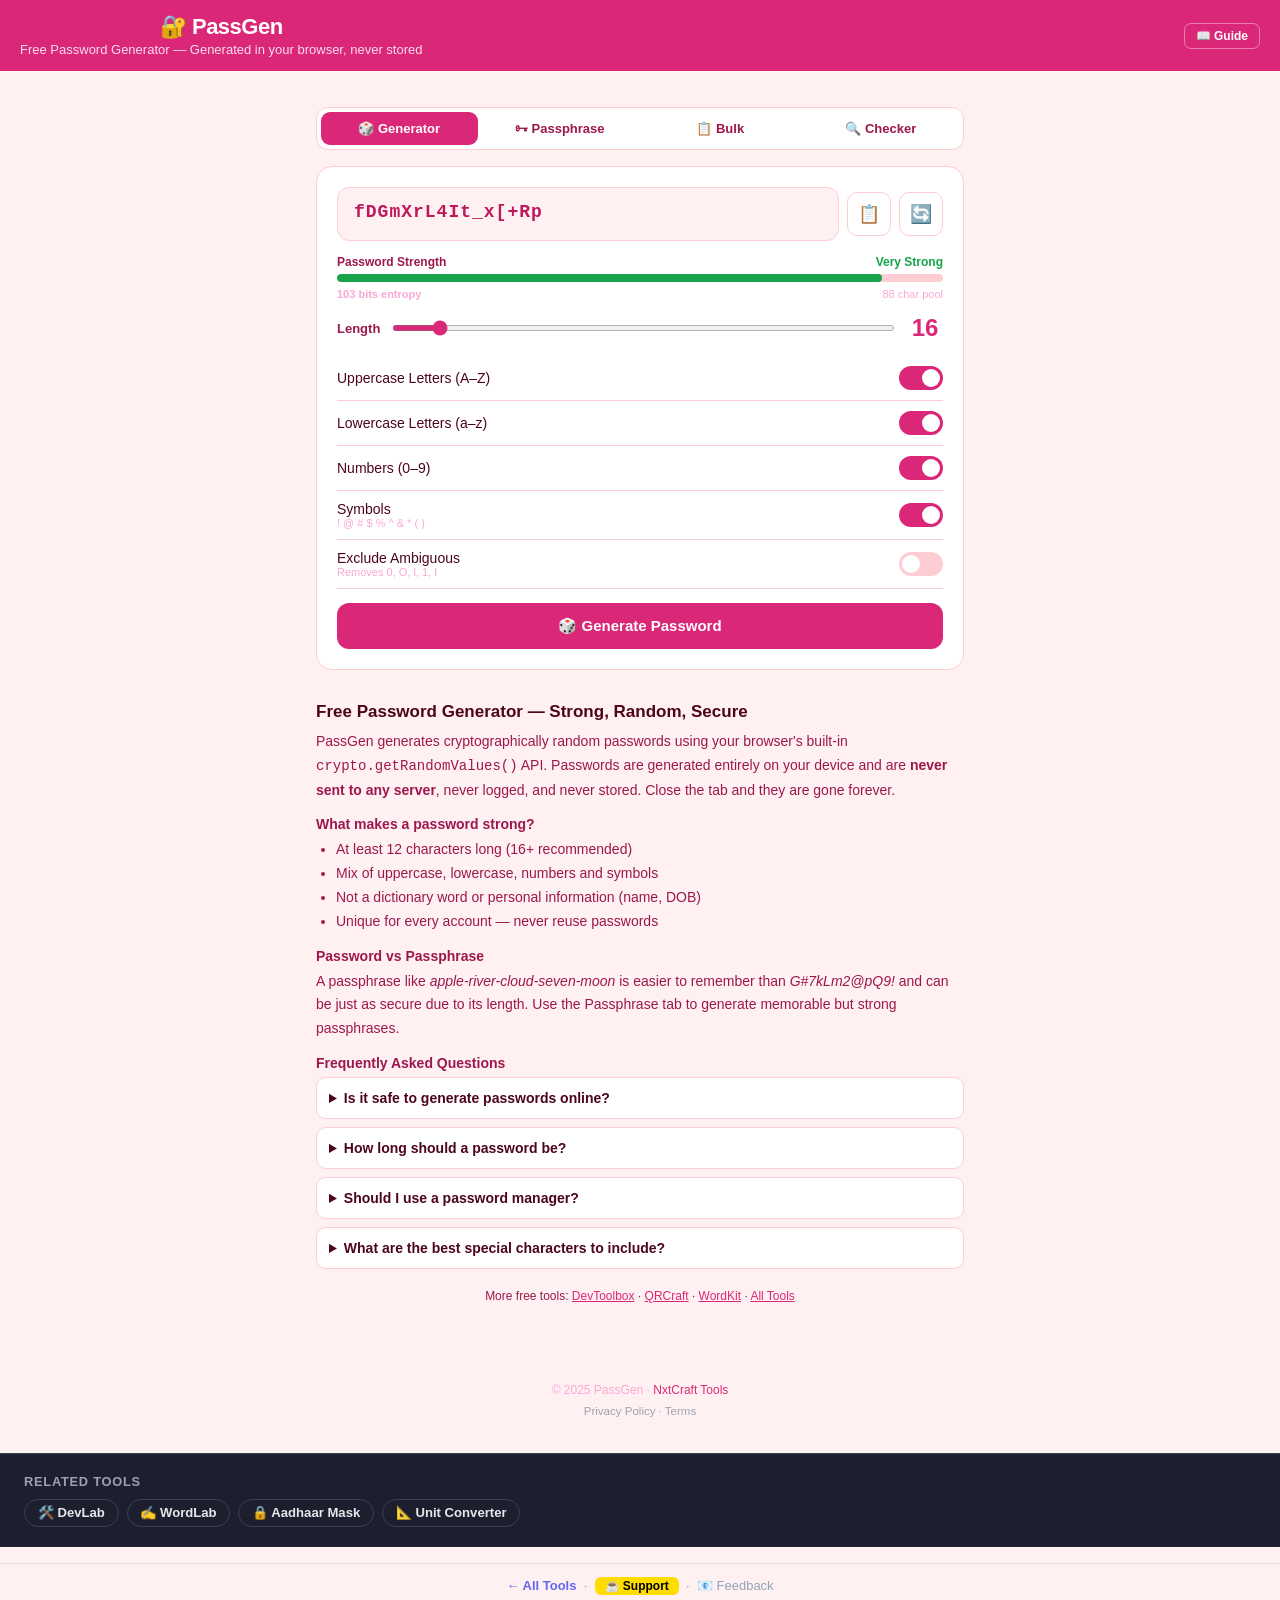
==== commit a039c8cd: "fix: E2E audit fixes — dead links, mobile overflow, shared dark-mode Rewrite links/canonicals to cur" ====
--- a/index.html
+++ b/index.html
@@ -6,7 +6,7 @@
 <script>window.dataLayer=window.dataLayer||[];function gtag(){dataLayer.push(arguments);}gtag('js',new Date());gtag('config','G-R9EW10BJGW');</script>
 <script async src="https://pagead2.googlesyndication.com/pagead/js/adsbygoogle.js?client=ca-pub-9027849237070207" crossorigin="anonymous"></script>
 <meta charset="UTF-8">
-<link rel="manifest" href="/passkit/manifest.json">
+<link rel="manifest" href="/passgen/manifest.json">
 <meta name="theme-color" content="#4f46e5">
 <meta name="mobile-web-app-capable" content="yes">
 <meta name="viewport" content="width=device-width, initial-scale=1.0">
@@ -65,18 +65,7 @@
 }
 </script>
 
-<style id="nc-dark">
-html[data-theme="dark"]{color-scheme:dark}
-html[data-theme="dark"] body{background:#111827!important;color:#e2e8f0!important}
-html[data-theme="dark"] .card,html[data-theme="dark"] .form-panel,html[data-theme="dark"] .form-card,html[data-theme="dark"] .panel,html[data-theme="dark"] .info-box,html[data-theme="dark"] .result-box,html[data-theme="dark"] .result-card,html[data-theme="dark"] .calc-box,html[data-theme="dark"] .emi-card,html[data-theme="dark"] .schedule-wrap,html[data-theme="dark"] details,html[data-theme="dark"] .seo-box,html[data-theme="dark"] .note-box,html[data-theme="dark"] .breakdown-card{background:#1e293b!important;border-color:#334155!important;color:#e2e8f0!important}
-html[data-theme="dark"] input[type=number],html[data-theme="dark"] input[type=text],html[data-theme="dark"] input[type=email],html[data-theme="dark"] input[type=range],html[data-theme="dark"] select,html[data-theme="dark"] textarea{background:#0f172a!important;border-color:#334155!important;color:#e2e8f0!important}
-html[data-theme="dark"] table th{background:#1e293b!important;color:#94a3b8!important;border-color:#334155!important}
-html[data-theme="dark"] table td{border-color:#1e293b!important;color:#e2e8f0!important}
-html[data-theme="dark"] table tr:nth-child(even) td{background:#1a2535!important}
-html[data-theme="dark"] h1,html[data-theme="dark"] h2,html[data-theme="dark"] h3,html[data-theme="dark"] h4{color:#f1f5f9!important}
-html[data-theme="dark"] p,html[data-theme="dark"] li{color:#cbd5e1!important}
-html[data-theme="dark"] label{color:#94a3b8!important}
-</style>
+<link rel="stylesheet" id="nc-dark" href="/assets/nc-dark.css">
 </head>
 <body>
 
@@ -285,9 +274,9 @@
 
     <div style="margin-top:20px; text-align:center; font-size:12px; color:#9d174d;">
       More free tools:
-      <a href="https://nxtcraft.github.io/devtoolbox/" style="color:#db2777;">DevToolbox</a> ·
-      <a href="https://nxtcraft.github.io/qrcraft/" style="color:#db2777;">QRCraft</a> ·
-      <a href="https://nxtcraft.github.io/wordkit/" style="color:#db2777;">WordKit</a> ·
+      <a href="https://nxtcraft.github.io/devlab/" style="color:#db2777;">DevToolbox</a> ·
+      <a href="https://nxtcraft.github.io/qrlab/" style="color:#db2777;">QRCraft</a> ·
+      <a href="https://nxtcraft.github.io/wordlab/" style="color:#db2777;">WordKit</a> ·
       <a href="https://nxtcraft.github.io/" style="color:#db2777;">All Tools</a>
     </div>
   </div>
@@ -300,9 +289,8 @@
 <script src="js/app.js"></script>
 <style>.related-tools{background:#1e1f2e;border-top:1px solid #374151;padding:1.25rem 1.5rem;margin-top:1rem}.related-tools h3{font-size:.8rem;font-weight:700;color:#9ca3af;text-transform:uppercase;letter-spacing:.06em;margin-bottom:.6rem}.related-tools-grid{display:flex;flex-wrap:wrap;gap:.5rem}.related-tools a{display:inline-flex;align-items:center;gap:.35rem;padding:.35rem .8rem;border-radius:20px;border:1.5px solid #374151;color:#e5e7eb;font-size:.82rem;font-weight:600;text-decoration:none;transition:all .15s}.related-tools a:hover{background:#db2777;color:#fff;border-color:#db2777}</style>
 <div class="related-tools"><h3>Related Tools</h3><div class="related-tools-grid"><a href="https://nxtcraft.github.io/devlab/">🛠️ DevLab</a><a href="https://nxtcraft.github.io/wordlab/">✍️ WordLab</a><a href="https://nxtcraft.github.io/aadhaar-mask/">🔒 Aadhaar Mask</a><a href="https://nxtcraft.github.io/unitconv/">📐 Unit Converter</a></div></div>
-<script>if("serviceWorker"in navigator)navigator.serviceWorker.register("/passkit/sw.js");</script>
+<script>if("serviceWorker"in navigator)navigator.serviceWorker.register("/passgen/sw.js");</script>
 <div style="text-align:center;padding:14px 20px;font-size:13px;color:#94a3b8;border-top:1px solid rgba(0,0,0,0.08);margin-top:16px"><a href="https://nxtcraft.github.io/" style="color:#6366f1;text-decoration:none;font-weight:600">← All Tools</a> &nbsp;·&nbsp; <a href="https://buymeacoffee.com/nxtcraft" target="_blank" rel="noopener" style="background:#FFDD00;color:#000;padding:2px 10px;border-radius:6px;font-weight:700;text-decoration:none;font-size:12px">☕ Support</a> &nbsp;·&nbsp; <a href="mailto:pradeepkesharwani4@gmail.com?subject=Feedback" style="color:#94a3b8;text-decoration:none">📧 Feedback</a></div>
-<button id="nc-dm" title="Toggle dark mode" onclick="!function(){var e=document.documentElement,t=e.getAttribute('data-theme')==='dark'?'light':'dark';e.setAttribute('data-theme',t);localStorage.setItem('nc_theme',t);document.getElementById('nc-dm').textContent=t==='dark'?'\u2600\ufe0f':'\U0001f319'}()" style="position:fixed;bottom:72px;right:14px;z-index:9999;width:40px;height:40px;border-radius:50%;border:1px solid rgba(255,255,255,.15);cursor:pointer;font-size:18px;background:rgba(0,0,0,.5);backdrop-filter:blur(6px);box-shadow:0 2px 10px rgba(0,0,0,.3)">🌙</button>
-<script>!function(){var b=document.getElementById('nc-dm');if(b)b.textContent=localStorage.getItem('nc_theme')==='dark'?'\u2600\ufe0f':'\U0001f319'}()</script>
+<script src="/assets/nc-theme.js" defer></script>
 </body>
 </html>
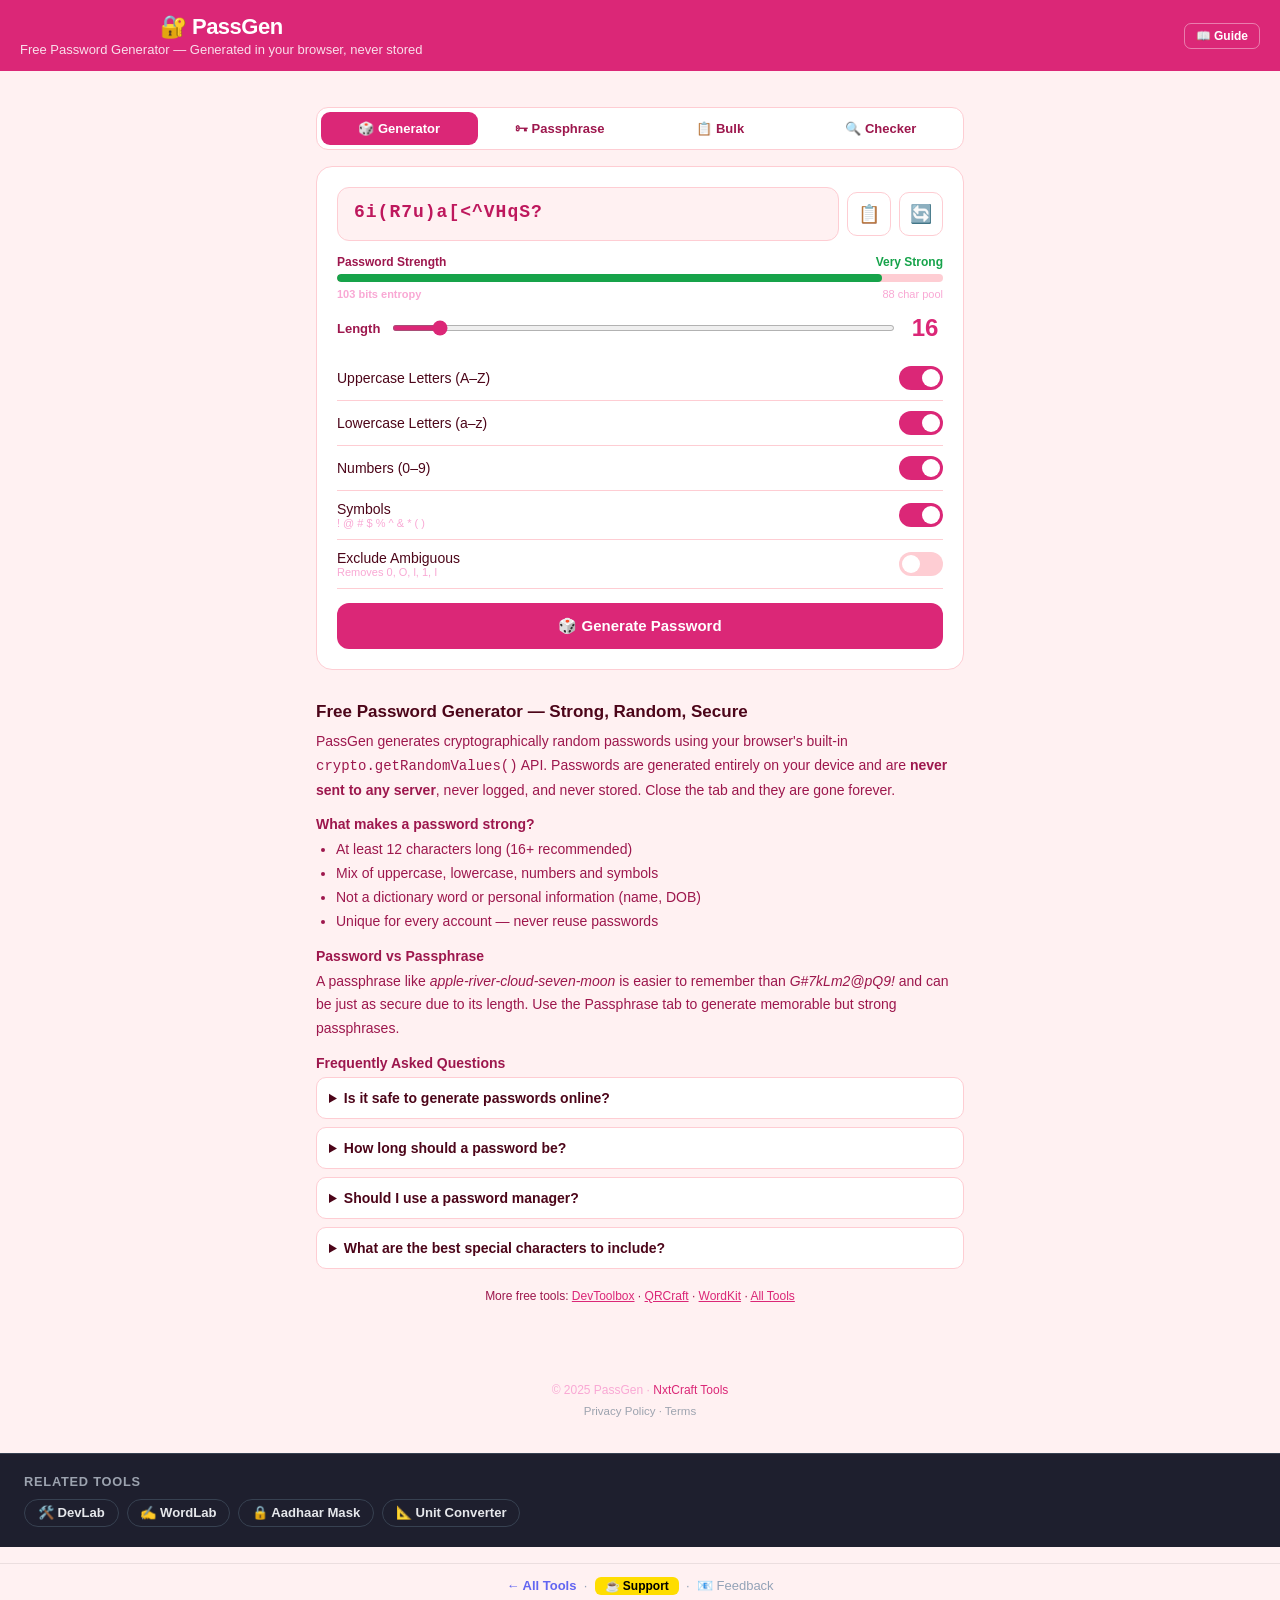
==== commit ecad9adc: "seo: single H1 per page, structured data, OG tags, tighter titles Promote page headline to <h1> (sty" ====
--- a/index.html
+++ b/index.html
@@ -10,7 +10,7 @@
 <meta name="theme-color" content="#4f46e5">
 <meta name="mobile-web-app-capable" content="yes">
 <meta name="viewport" content="width=device-width, initial-scale=1.0">
-<title>PassGen – Free Strong Password Generator | No Storage, 100% Secure</title>
+<title>Strong Password Generator — Free &amp; Private | PassGen</title>
 <meta name="description" content="Free strong password generator. Generate random passwords, passphrases and bulk passwords. Password strength checker. Generated in your browser — never stored, never sent.">
 <meta name="keywords" content="strong password generator, random password generator, secure password generator free, password strength checker, passphrase generator, bulk password generator">
 <link rel="canonical" href="https://nxtcraft.github.io/passgen/">
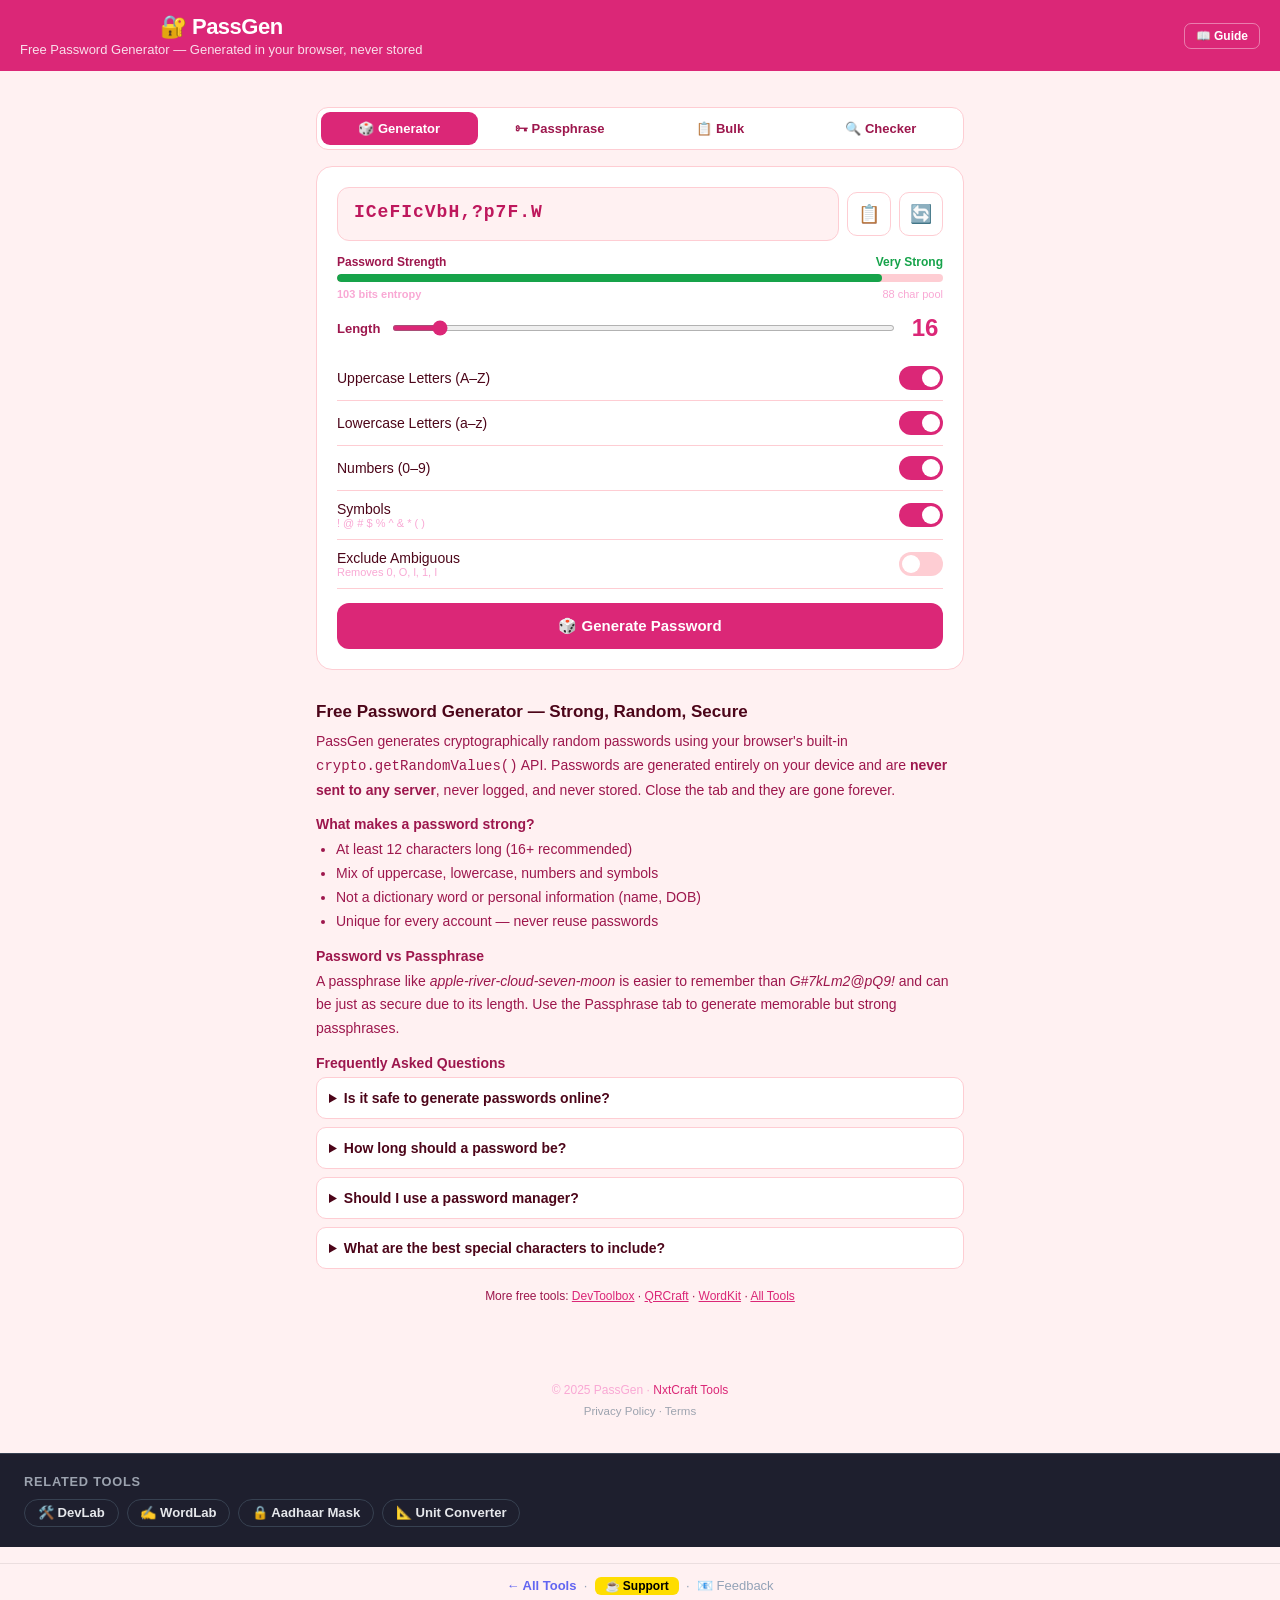
==== commit 4cef77b2: "privacy: use brand contact email; generic form placeholders Co-Authored-By: Claude Opus 5.5 <noreply" ====
--- a/index.html
+++ b/index.html
@@ -290,7 +290,7 @@
 <style>.related-tools{background:#1e1f2e;border-top:1px solid #374151;padding:1.25rem 1.5rem;margin-top:1rem}.related-tools h3{font-size:.8rem;font-weight:700;color:#9ca3af;text-transform:uppercase;letter-spacing:.06em;margin-bottom:.6rem}.related-tools-grid{display:flex;flex-wrap:wrap;gap:.5rem}.related-tools a{display:inline-flex;align-items:center;gap:.35rem;padding:.35rem .8rem;border-radius:20px;border:1.5px solid #374151;color:#e5e7eb;font-size:.82rem;font-weight:600;text-decoration:none;transition:all .15s}.related-tools a:hover{background:#db2777;color:#fff;border-color:#db2777}</style>
 <div class="related-tools"><h3>Related Tools</h3><div class="related-tools-grid"><a href="https://nxtcraft.github.io/devlab/">🛠️ DevLab</a><a href="https://nxtcraft.github.io/wordlab/">✍️ WordLab</a><a href="https://nxtcraft.github.io/aadhaar-mask/">🔒 Aadhaar Mask</a><a href="https://nxtcraft.github.io/unitconv/">📐 Unit Converter</a></div></div>
 <script>if("serviceWorker"in navigator)navigator.serviceWorker.register("/passgen/sw.js");</script>
-<div style="text-align:center;padding:14px 20px;font-size:13px;color:#94a3b8;border-top:1px solid rgba(0,0,0,0.08);margin-top:16px"><a href="https://nxtcraft.github.io/" style="color:#6366f1;text-decoration:none;font-weight:600">← All Tools</a> &nbsp;·&nbsp; <a href="https://buymeacoffee.com/nxtcraft" target="_blank" rel="noopener" style="background:#FFDD00;color:#000;padding:2px 10px;border-radius:6px;font-weight:700;text-decoration:none;font-size:12px">☕ Support</a> &nbsp;·&nbsp; <a href="mailto:pradeepkesharwani4@gmail.com?subject=Feedback" style="color:#94a3b8;text-decoration:none">📧 Feedback</a></div>
+<div style="text-align:center;padding:14px 20px;font-size:13px;color:#94a3b8;border-top:1px solid rgba(0,0,0,0.08);margin-top:16px"><a href="https://nxtcraft.github.io/" style="color:#6366f1;text-decoration:none;font-weight:600">← All Tools</a> &nbsp;·&nbsp; <a href="https://buymeacoffee.com/nxtcraft" target="_blank" rel="noopener" style="background:#FFDD00;color:#000;padding:2px 10px;border-radius:6px;font-weight:700;text-decoration:none;font-size:12px">☕ Support</a> &nbsp;·&nbsp; <a href="mailto:nxtcraft.tools@gmail.com?subject=Feedback" style="color:#94a3b8;text-decoration:none">📧 Feedback</a></div>
 <script src="/assets/nc-theme.js" defer></script>
 </body>
 </html>
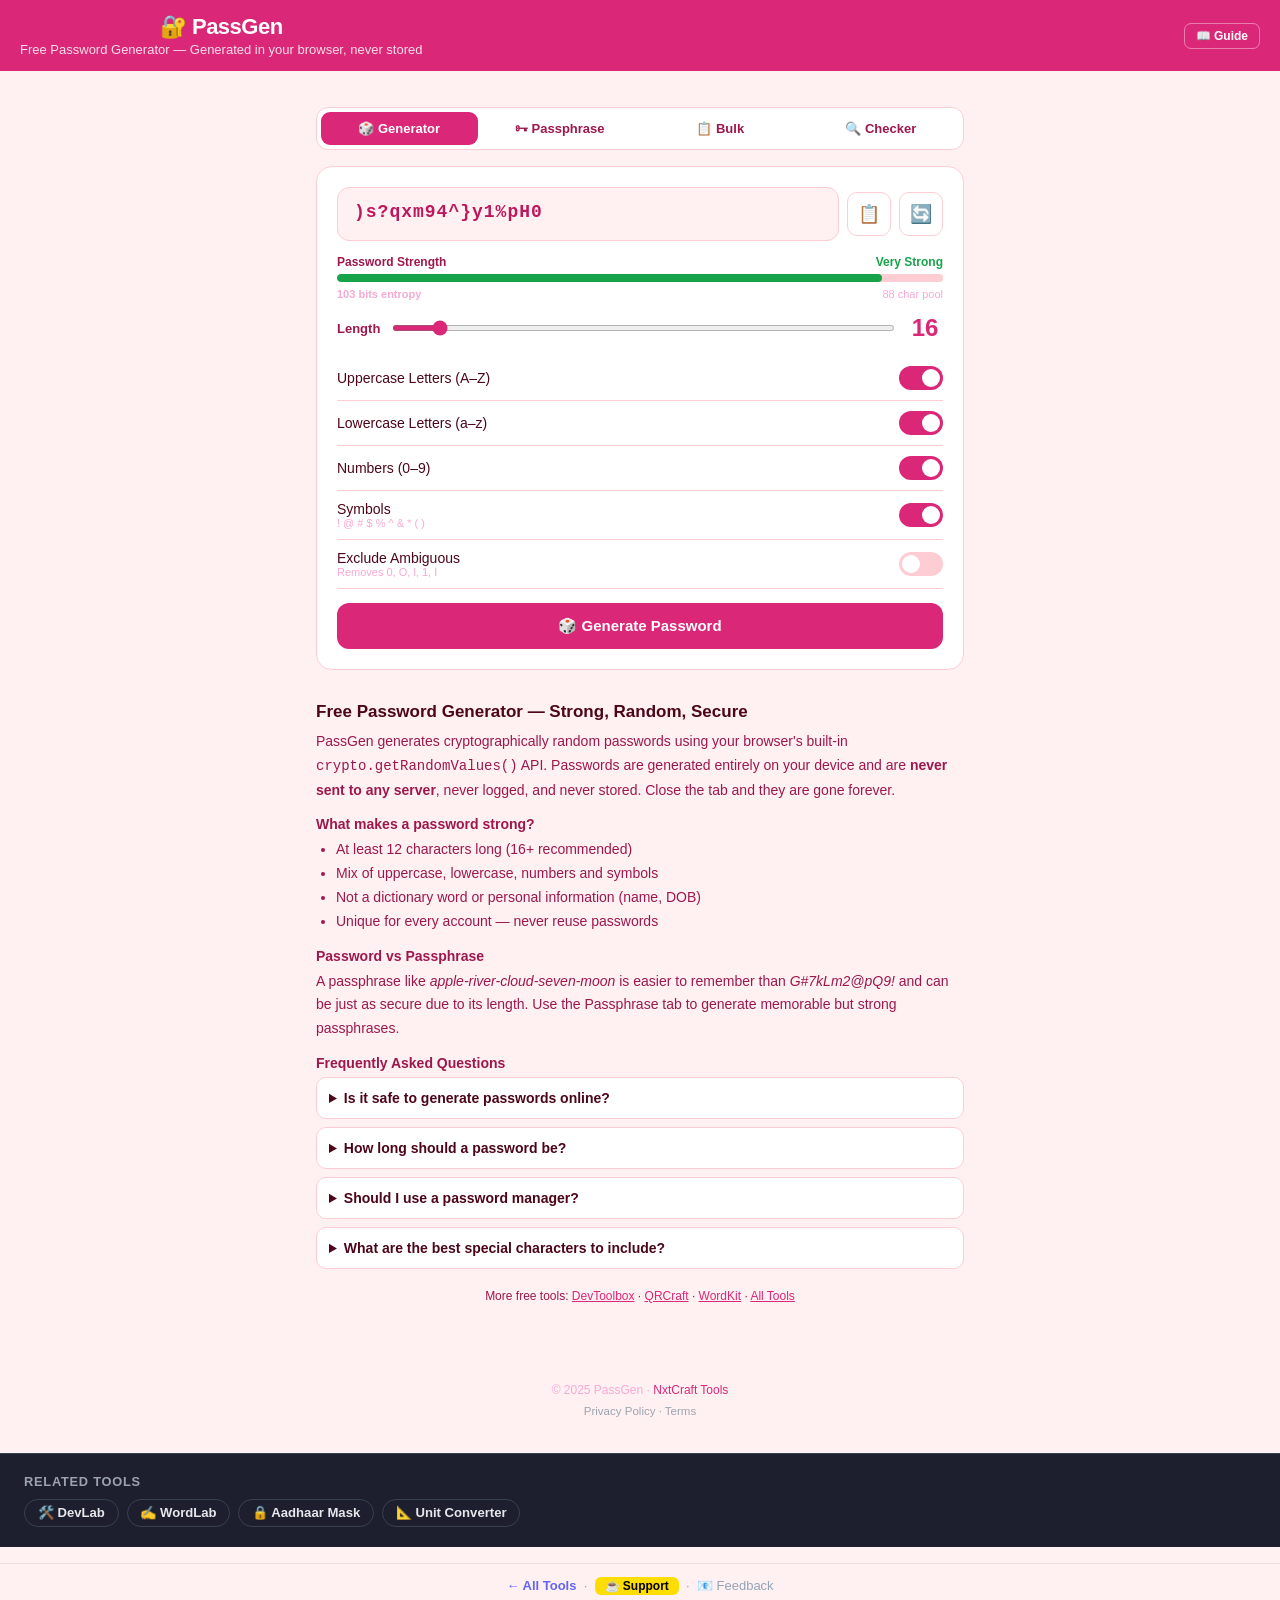
==== commit 64b9bd1a: "fix: replace unowned contact email with GitHub Issues link Co-Authored-By: Claude Opus 5.5 <noreply@" ====
--- a/index.html
+++ b/index.html
@@ -290,7 +290,7 @@
 <style>.related-tools{background:#1e1f2e;border-top:1px solid #374151;padding:1.25rem 1.5rem;margin-top:1rem}.related-tools h3{font-size:.8rem;font-weight:700;color:#9ca3af;text-transform:uppercase;letter-spacing:.06em;margin-bottom:.6rem}.related-tools-grid{display:flex;flex-wrap:wrap;gap:.5rem}.related-tools a{display:inline-flex;align-items:center;gap:.35rem;padding:.35rem .8rem;border-radius:20px;border:1.5px solid #374151;color:#e5e7eb;font-size:.82rem;font-weight:600;text-decoration:none;transition:all .15s}.related-tools a:hover{background:#db2777;color:#fff;border-color:#db2777}</style>
 <div class="related-tools"><h3>Related Tools</h3><div class="related-tools-grid"><a href="https://nxtcraft.github.io/devlab/">🛠️ DevLab</a><a href="https://nxtcraft.github.io/wordlab/">✍️ WordLab</a><a href="https://nxtcraft.github.io/aadhaar-mask/">🔒 Aadhaar Mask</a><a href="https://nxtcraft.github.io/unitconv/">📐 Unit Converter</a></div></div>
 <script>if("serviceWorker"in navigator)navigator.serviceWorker.register("/passgen/sw.js");</script>
-<div style="text-align:center;padding:14px 20px;font-size:13px;color:#94a3b8;border-top:1px solid rgba(0,0,0,0.08);margin-top:16px"><a href="https://nxtcraft.github.io/" style="color:#6366f1;text-decoration:none;font-weight:600">← All Tools</a> &nbsp;·&nbsp; <a href="https://buymeacoffee.com/nxtcraft" target="_blank" rel="noopener" style="background:#FFDD00;color:#000;padding:2px 10px;border-radius:6px;font-weight:700;text-decoration:none;font-size:12px">☕ Support</a> &nbsp;·&nbsp; <a href="mailto:nxtcraft.tools@gmail.com?subject=Feedback" style="color:#94a3b8;text-decoration:none">📧 Feedback</a></div>
+<div style="text-align:center;padding:14px 20px;font-size:13px;color:#94a3b8;border-top:1px solid rgba(0,0,0,0.08);margin-top:16px"><a href="https://nxtcraft.github.io/" style="color:#6366f1;text-decoration:none;font-weight:600">← All Tools</a> &nbsp;·&nbsp; <a href="https://buymeacoffee.com/nxtcraft" target="_blank" rel="noopener" style="background:#FFDD00;color:#000;padding:2px 10px;border-radius:6px;font-weight:700;text-decoration:none;font-size:12px">☕ Support</a> &nbsp;·&nbsp; <a href="https://github.com/nxtcraft/nxtcraft.github.io/issues/new" style="color:#94a3b8;text-decoration:none">📧 Feedback</a></div>
 <script src="/assets/nc-theme.js" defer></script>
 </body>
 </html>
